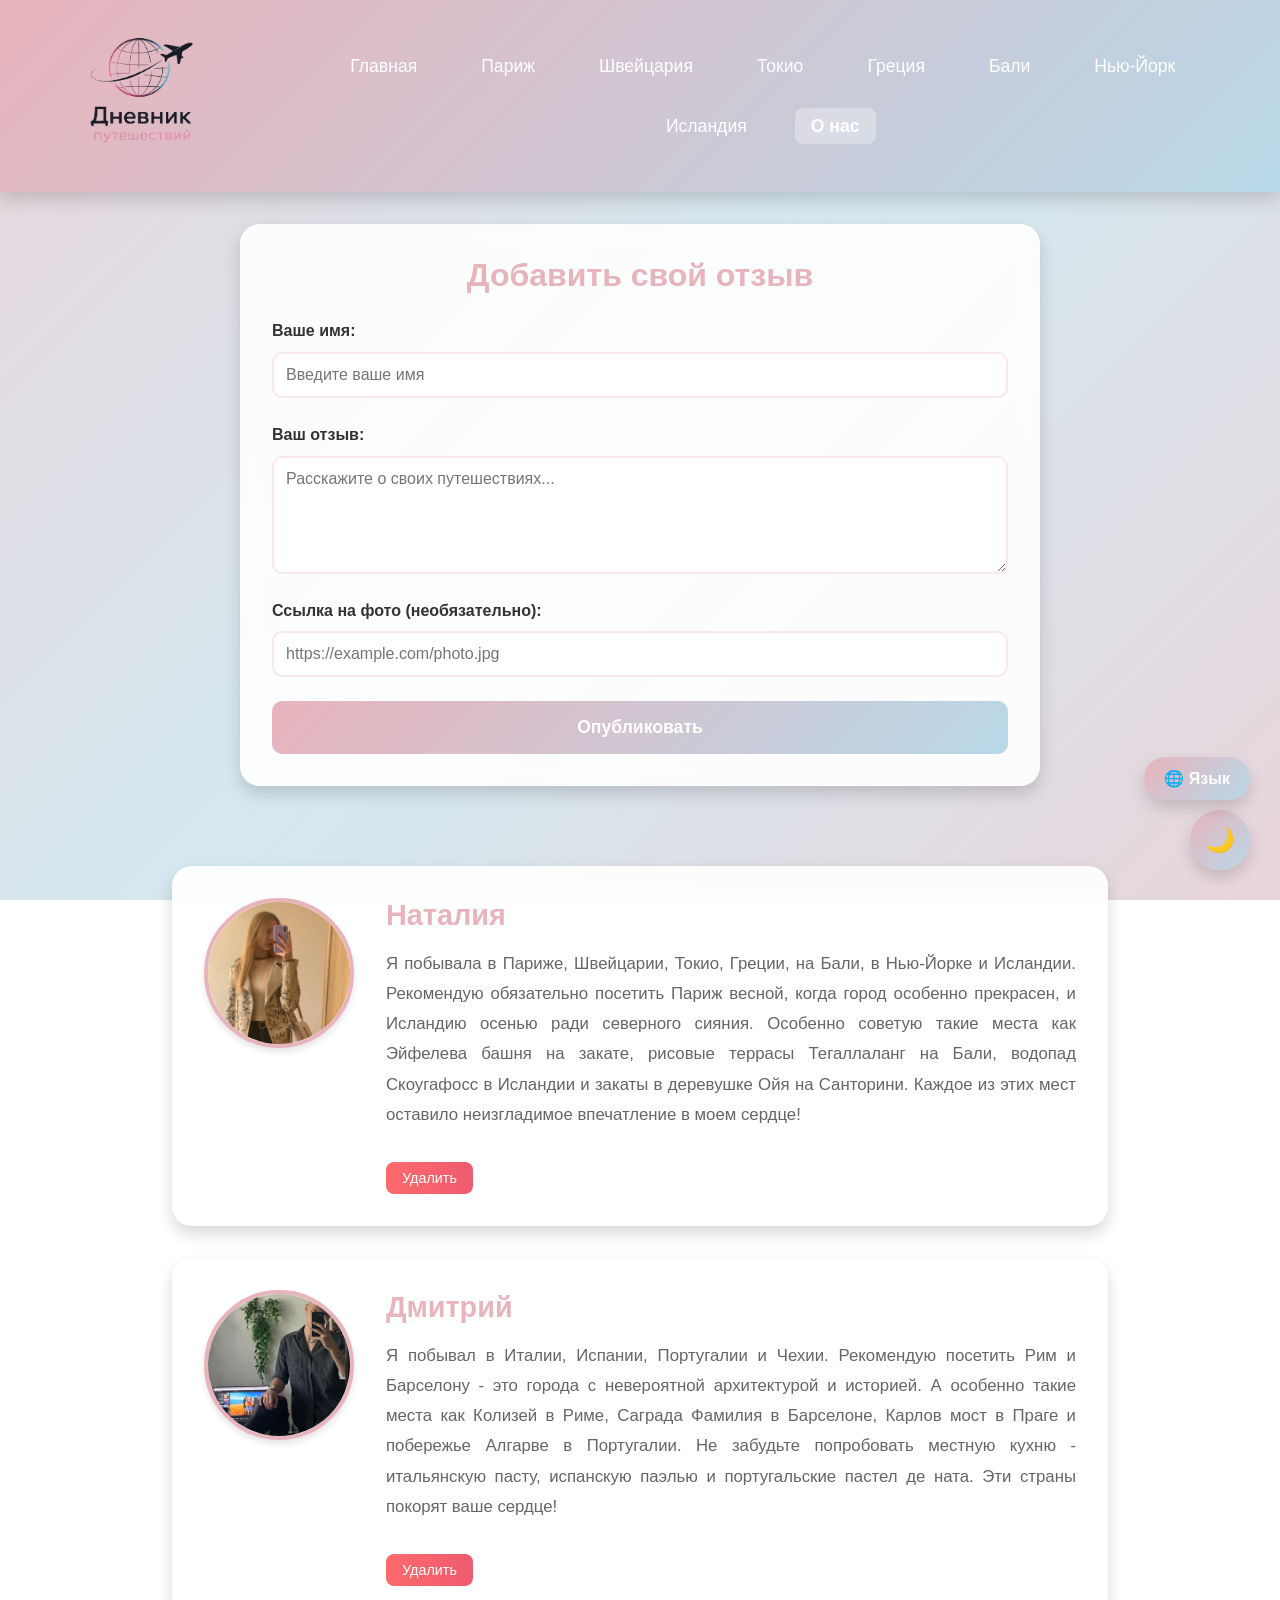
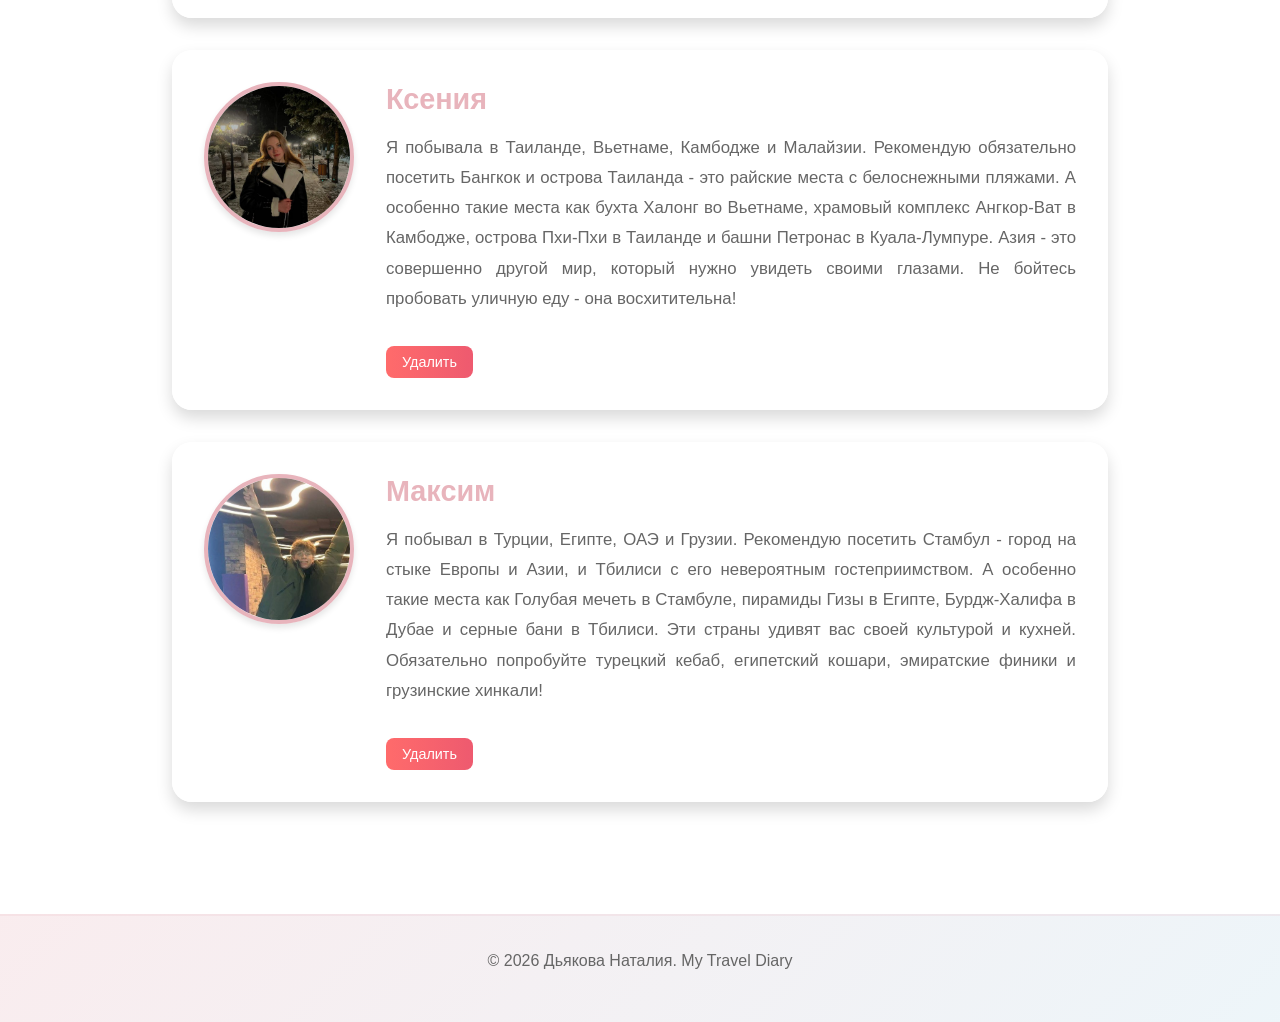
==== about.html @ e5a290a2 "Add files via upload" ====
<!DOCTYPE html>
<html lang="ru">
<head>
    <meta charset="UTF-8">
    <meta name="viewport" content="width=device-width, initial-scale=1.0">
    <title>О нас - My Travel Diary | Команда путешественников</title>
    <meta name="description" content="Познакомьтесь с нашей командой путешественников. Читайте отзывы о путешествиях и делитесь своим опытом.">
    <meta name="keywords" content="команда путешественников, отзывы о путешествиях, опыт путешествий">
    <meta name="author" content="Дьякова Наталия">
    <meta name="robots" content="index, follow">
    
    <!-- Open Graph / Facebook -->
    <meta property="og:type" content="website">
    <meta property="og:url" content="https://my-travel-diary.com/about.html">
    <meta property="og:title" content="О нас - My Travel Diary">
    <meta property="og:description" content="Познакомьтесь с нашей командой путешественников">
    <meta property="og:image" content="https://my-travel-diary.com/images/logo.png">

    <!-- Canonical URL -->
    <link rel="canonical" href="https://my-travel-diary.com/about.html">
    
    <link rel="icon" type="image/png" href="images/logo.png">
    <link rel="stylesheet" href="css/main.css?v=4">
    <link rel="stylesheet" href="css/components.css?v=4">
    <link rel="stylesheet" href="css/responsive.css?v=4">
    <link rel="stylesheet" href="css/about.css">
    <script src="js/language.js" defer></script>
    <script src="js/complete-translations.js" defer></script>
    <script src="js/theme-and-animations.js" defer></script>
    <script src="js/reviews.js" defer></script>
</head>
<body>
    <nav class="navigation">
        <div class="nav-container">
            <a href="index.html" class="nav-logo">
                <img src="images/logo.png" alt="My Travel Diary Logo" class="logo-image">
            </a>
            <ul class="nav-list">
                <li><a href="index.html" class="nav-link">Главная</a></li>
                <li><a href="travel-1.html" class="nav-link">Париж</a></li>
                <li><a href="travel-2.html" class="nav-link">Швейцария</a></li>
                <li><a href="travel-3.html" class="nav-link">Токио</a></li>
                <li><a href="travel-4.html" class="nav-link">Греция</a></li>
                <li><a href="travel-5.html" class="nav-link">Бали</a></li>
                <li><a href="travel-6.html" class="nav-link">Нью-Йорк</a></li>
                <li><a href="travel-7.html" class="nav-link">Исландия</a></li>
                <li><a href="about.html" class="nav-link active">О нас</a></li>
            </ul>
        </div>
    </nav>

    <main>
        <section class="add-review-section">
            <h2 data-translate="about.add.title">Добавить свой отзыв</h2>
            <form class="review-form" id="reviewForm">
                <div class="form-group">
                    <label for="reviewName" data-translate="about.form.name">Ваше имя:</label>
                    <input type="text" id="reviewName" required placeholder="Введите ваше имя">
                </div>
                <div class="form-group">
                    <label for="reviewText" data-translate="about.form.text">Ваш отзыв:</label>
                    <textarea id="reviewText" required rows="5" placeholder="Расскажите о своих путешествиях..."></textarea>
                </div>
                <div class="form-group">
                    <label for="reviewAvatar" data-translate="about.form.avatar">Ссылка на фото (необязательно):</label>
                    <input type="text" id="reviewAvatar" placeholder="https://example.com/photo.jpg">
                </div>
                <button type="submit" class="submit-btn" data-translate="about.form.submit">Опубликовать</button>
            </form>
        </section>

        <section class="team-section">
        </section>
    </main>

    <footer class="site-footer">
        <p>&copy; 2026 Дьякова Наталия. My Travel Diary</p>
    </footer>
</body>
</html>
---- css/main.css ----
/* CSS Variables - Color Scheme */
:root {
    /* Primary Colors - более спокойные тона */
    --primary-pink: #E8B4BC;
    --light-pink: #F5E6E8;
    --sky-blue: #B8D8E8;
    --light-blue: #D9EAF3;
    
    /* Gradients */
    --gradient-primary: linear-gradient(135deg, #E8B4BC, #B8D8E8);
    --gradient-button: linear-gradient(90deg, #E8B4BC, #B8D8E8);
    
    /* Neutral Colors */
    --white: #FFFFFF;
    --light-bg: #F8F9FA;
    --text-dark: #333333;
    --text-gray: #666666;
    --bg-gradient: linear-gradient(135deg, #E8D5DB 0%, #D4E8F0 50%, #E8D5DB 100%);
    
    /* Shadows */
    --shadow-soft: 0 4px 6px rgba(0, 0, 0, 0.1);
    --shadow-medium: 0 8px 16px rgba(0, 0, 0, 0.15);
}

/* Dark Theme */
body.dark-theme {
    --primary-pink: #D4949E;
    --light-pink: #3A2E30;
    --sky-blue: #7A9AAA;
    --light-blue: #2E3A42;
    
    --gradient-primary: linear-gradient(135deg, #D4949E, #7A9AAA);
    --gradient-button: linear-gradient(90deg, #D4949E, #7A9AAA);
    
    --white: #1A1A1A;
    --light-bg: #2A2A2A;
    --text-dark: #E0E0E0;
    --text-gray: #B0B0B0;
    --bg-gradient: linear-gradient(135deg, #1A1520 0%, #1A2530 50%, #1A1520 100%);
    
    --shadow-soft: 0 4px 6px rgba(0, 0, 0, 0.3);
    --shadow-medium: 0 8px 16px rgba(0, 0, 0, 0.5);
}

/* Base Styles */
* {
    margin: 0;
    padding: 0;
    box-sizing: border-box;
}

body {
    font-family: 'Segoe UI', Tahoma, Geneva, Verdana, sans-serif;
    font-size: 16px;
    line-height: 1.6;
    color: var(--text-dark);
    background: var(--bg-gradient);
    background-attachment: fixed;
    min-height: 100vh;
    transition: background 0.3s ease, color 0.3s ease;
}

/* Typography */
h1 {
    font-size: 2.5rem;
    line-height: 1.2;
    color: var(--text-dark);
}

h2 {
    font-size: 2rem;
    line-height: 1.2;
    color: var(--text-dark);
}

h3 {
    font-size: 1.5rem;
    line-height: 1.2;
    color: var(--text-dark);
}

p {
    margin-bottom: 1rem;
}

/* Main Container */
main {
    min-height: calc(100vh - 200px);
}

/* Scroll Animations */
.scroll-animate {
    opacity: 0;
    transform: translateY(30px);
    transition: opacity 0.6s ease, transform 0.6s ease;
}

.scroll-animate.visible {
    opacity: 1;
    transform: translateY(0);
}

.scroll-animate-left {
    opacity: 0;
    transform: translateX(-50px);
    transition: opacity 0.6s ease, transform 0.6s ease;
}

.scroll-animate-left.visible {
    opacity: 1;
    transform: translateX(0);
}

.scroll-animate-right {
    opacity: 0;
    transform: translateX(50px);
    transition: opacity 0.6s ease, transform 0.6s ease;
}

.scroll-animate-right.visible {
    opacity: 1;
    transform: translateX(0);
}

/* Theme Toggle Button */
.theme-toggle {
    position: fixed;
    bottom: 30px;
    right: 30px;
    width: 60px;
    height: 60px;
    border-radius: 50%;
    background: var(--gradient-primary);
    border: none;
    cursor: pointer;
    box-shadow: var(--shadow-medium);
    z-index: 1000;
    display: flex;
    align-items: center;
    justify-content: center;
    font-size: 1.5rem;
    transition: all 0.3s ease;
}

.theme-toggle:hover {
    transform: scale(1.1) rotate(15deg);
    box-shadow: 0 10px 25px rgba(0, 0, 0, 0.3);
}

.theme-toggle:active {
    transform: scale(0.95);
}

/* Language Toggle Button */
.lang-toggle {
    position: fixed;
    bottom: 100px;
    right: 30px;
    padding: 0.75rem 1.25rem;
    border-radius: 25px;
    background: var(--gradient-primary);
    border: none;
    cursor: pointer;
    box-shadow: var(--shadow-medium);
    z-index: 1000;
    font-size: 1rem;
    font-weight: bold;
    color: white;
    transition: all 0.3s ease;
    display: flex;
    align-items: center;
    gap: 0.5rem;
}

.lang-toggle:hover {
    transform: translateY(-3px);
    box-shadow: 0 10px 25px rgba(0, 0, 0, 0.3);
}

.lang-toggle:active {
    transform: translateY(-1px);
}

/* Language Selector Menu */
.lang-selector {
    position: fixed;
    bottom: 100px;
    right: 30px;
    z-index: 1001;
}

.lang-menu {
    position: absolute;
    bottom: 70px;
    right: 0;
    background: white;
    border-radius: 15px;
    box-shadow: 0 10px 30px rgba(0, 0, 0, 0.2);
    padding: 0.5rem;
    min-width: 150px;
    opacity: 0;
    visibility: hidden;
    transform: translateY(10px);
    transition: all 0.3s ease;
}

.lang-menu.active {
    opacity: 1;
    visibility: visible;
    transform: translateY(0);
}

.lang-option {
    display: flex;
    align-items: center;
    gap: 0.75rem;
    padding: 0.75rem 1rem;
    cursor: pointer;
    border-radius: 10px;
    transition: all 0.2s ease;
    font-size: 1rem;
    color: var(--text-dark);
}

.lang-option:hover {
    background: linear-gradient(135deg, rgba(232, 180, 188, 0.2), rgba(184, 216, 232, 0.2));
    transform: translateX(5px);
}

.lang-option.selected {
    background: var(--gradient-primary);
    color: white;
    font-weight: bold;
}

.lang-flag {
    font-size: 1.5rem;
}

.lang-name {
    flex: 1;
}

/* Scroll to Top Button */
.scroll-top-btn {
    position: fixed;
    bottom: 170px;
    right: 30px;
    width: 60px;
    height: 60px;
    border-radius: 50%;
    background: var(--gradient-primary);
    border: none;
    cursor: pointer;
    box-shadow: var(--shadow-medium);
    z-index: 1000;
    display: flex;
    align-items: center;
    justify-content: center;
    font-size: 1.8rem;
    color: white;
    opacity: 0;
    visibility: hidden;
    transform: translateY(20px);
    transition: all 0.3s ease;
}

.scroll-top-btn.visible {
    opacity: 1;
    visibility: visible;
    transform: translateY(0);
}

.scroll-top-btn:hover {
    transform: translateY(-5px);
    box-shadow: 0 10px 25px rgba(0, 0, 0, 0.3);
}

.scroll-top-btn:active {
    transform: translateY(-3px);
}
---- css/components.css ----
/* Navigation Component */
.navigation {
    background: var(--gradient-primary);
    padding: 1rem 2rem;
    box-shadow: var(--shadow-medium);
    position: sticky;
    top: 0;
    z-index: 100;
}

.nav-container {
    display: flex;
    align-items: center;
    gap: 2rem;
    max-width: 1400px;
    margin: 0 auto;
}

.nav-logo {
    display: flex;
    align-items: center;
}

.logo-image {
    height: 160px;
    width: auto;
    object-fit: contain;
}

.nav-list {
    list-style: none;
    display: flex;
    justify-content: center;
    gap: 2rem;
    flex-wrap: wrap;
    flex: 1;
}

.nav-link {
    color: var(--white);
    text-decoration: none;
    font-size: 1.1rem;
    padding: 0.5rem 1rem;
    border-radius: 8px;
    transition: all 0.3s ease;
}

.nav-link:hover {
    background-color: rgba(255, 255, 255, 0.2);
    transform: translateY(-2px);
}

.nav-link.active {
    background-color: rgba(255, 255, 255, 0.3);
    font-weight: bold;
}

/* Hero Section */
.hero {
    text-align: center;
    padding: 4rem 2rem;
    background: linear-gradient(135deg, rgba(232, 180, 188, 0.4), rgba(184, 216, 232, 0.4));
    backdrop-filter: blur(10px);
    border-radius: 20px;
    margin: 2rem;
    box-shadow: var(--shadow-medium);
}

.hero h1 {
    margin-bottom: 1rem;
    color: var(--text-dark);
}

.intro {
    font-size: 1.1rem;
    color: var(--text-gray);
    max-width: 600px;
    margin: 0 auto;
}

/* Travel Cards Container */
.travel-cards {
    display: grid;
    grid-template-columns: repeat(auto-fit, minmax(300px, 1fr));
    gap: 2rem;
    padding: 3rem 2rem;
    max-width: 1200px;
    margin: 0 auto;
}

/* Travel Card Component */
.travel-card {
    background: rgba(255, 255, 255, 0.95);
    backdrop-filter: blur(10px);
    border-radius: 12px;
    box-shadow: var(--shadow-soft);
    overflow: hidden;
    transition: all 0.3s ease;
    border: 1px solid rgba(232, 180, 188, 0.15);
}

.travel-card:hover {
    transform: translateY(-8px);
    box-shadow: var(--shadow-medium);
}

.card-image {
    width: 100%;
    height: 250px;
    object-fit: cover;
}

.card-content {
    padding: 1.5rem;
}

.card-title {
    font-size: 1.5rem;
    margin-bottom: 0.5rem;
    color: var(--text-dark);
}

.card-meta {
    display: flex;
    justify-content: space-between;
    margin-bottom: 1rem;
    font-size: 0.9rem;
    color: var(--text-gray);
}

.card-description {
    color: var(--text-gray);
    margin-bottom: 1rem;
}

.card-button {
    display: inline-block;
    padding: 0.75rem 1.5rem;
    background: var(--gradient-button);
    color: var(--white);
    text-decoration: none;
    border-radius: 8px;
    transition: all 0.3s ease;
}

.card-button:hover {
    transform: translateY(-2px);
    box-shadow: var(--shadow-medium);
}

/* Travel Detail Page */
.travel-detail {
    max-width: 900px;
    margin: 0 auto;
    padding: 2rem;
    background: rgba(255, 255, 255, 0.8);
    backdrop-filter: blur(10px);
    border-radius: 20px;
    margin-top: 2rem;
    margin-bottom: 2rem;
    box-shadow: var(--shadow-medium);
}

.travel-header {
    text-align: center;
    margin-bottom: 2rem;
}

.travel-header h1 {
    margin-bottom: 1rem;
}

.travel-meta {
    display: flex;
    justify-content: center;
    gap: 2rem;
    font-size: 1.1rem;
    color: var(--text-gray);
}

/* Photo Gallery */
.photo-gallery {
    display: grid;
    grid-template-columns: repeat(auto-fit, minmax(250px, 1fr));
    gap: 1rem;
    margin: 2rem 0;
}

.gallery-image {
    width: 100%;
    height: 300px;
    object-fit: cover;
    border-radius: 12px;
    box-shadow: var(--shadow-soft);
}

/* Travel Content */
.travel-content {
    margin: 2rem 0;
    font-size: 1.1rem;
    line-height: 1.8;
}

/* Back Button */
.back-button {
    display: inline-block;
    padding: 0.75rem 1.5rem;
    background: var(--gradient-button);
    color: var(--white);
    text-decoration: none;
    border-radius: 8px;
    margin-top: 2rem;
    transition: all 0.3s ease;
}

.back-button:hover {
    transform: translateY(-2px);
    box-shadow: var(--shadow-medium);
}

/* Footer Component */
.site-footer {
    background: linear-gradient(135deg, rgba(232, 180, 188, 0.25), rgba(184, 216, 232, 0.25));
    backdrop-filter: blur(10px);
    text-align: center;
    padding: 2rem;
    margin-top: 3rem;
    color: var(--text-gray);
    border-top: 2px solid rgba(232, 180, 188, 0.2);
}


/* Модальное окно для увеличения фотографий */
.image-modal {
    display: none;
    position: fixed;
    z-index: 1000;
    left: 0;
    top: 0;
    width: 100%;
    height: 100%;
    background-color: rgba(0, 0, 0, 0.9);
    justify-content: center;
    align-items: center;
    animation: fadeIn 0.3s ease;
}

@keyframes fadeIn {
    from {
        opacity: 0;
    }
    to {
        opacity: 1;
    }
}

.modal-content {
    position: relative;
    width: 80%;
    max-width: 1200px;
    animation: zoomIn 0.4s ease;
}

@keyframes zoomIn {
    from {
        transform: scale(0.7);
        opacity: 0;
    }
    to {
        transform: scale(1);
        opacity: 1;
    }
}

.modal-image {
    width: 100%;
    height: auto;
    border-radius: 8px;
    display: block;
}

.modal-close {
    position: absolute;
    top: -40px;
    right: 0;
    font-size: 40px;
    font-weight: bold;
    color: white;
    cursor: pointer;
    transition: color 0.3s ease, transform 0.3s ease;
}

.modal-close:hover {
    color: var(--primary-pink);
    transform: rotate(90deg);
}

/* Курсор для изображений в галерее */
.gallery-image {
    cursor: pointer;
    transition: transform 0.3s ease, box-shadow 0.3s ease;
}

.gallery-image:hover {
    transform: scale(1.05);
    box-shadow: 0 8px 20px rgba(0, 0, 0, 0.2);
}


/* Рекомендации */
.travel-content h2 {
    margin-top: 2rem;
    margin-bottom: 1rem;
    color: var(--text-dark);
    font-size: 1.8rem;
}

.recommendations {
    list-style: none;
    padding: 0;
    margin: 1.5rem 0;
}

.recommendations li {
    padding: 1rem;
    margin-bottom: 1rem;
    background: linear-gradient(135deg, rgba(232, 180, 188, 0.1), rgba(184, 216, 232, 0.1));
    border-left: 4px solid var(--primary-pink);
    border-radius: 8px;
    transition: transform 0.3s ease, box-shadow 0.3s ease;
}

.recommendations li:hover {
    transform: translateX(5px);
    box-shadow: var(--shadow-soft);
}

.recommendations strong {
    color: var(--primary-pink);
    font-size: 1.1rem;
}


/* Карта мира */
.world-map-section {
    max-width: 1200px;
    margin: 3rem auto;
    padding: 2rem;
    text-align: center;
}

.world-map-section h2 {
    font-size: 2rem;
    margin-bottom: 2rem;
    color: var(--text-dark);
}

.map-container {
    background: rgba(255, 255, 255, 0.9);
    backdrop-filter: blur(10px);
    border-radius: 20px;
    padding: 2rem;
    box-shadow: var(--shadow-medium);
}

.world-map {
    width: 100%;
    height: auto;
    max-width: 1000px;
    margin: 0 auto;
}

.continent {
    transition: fill 0.3s ease;
}

.continent:hover {
    fill: #C8DCE8;
}

.marker {
    cursor: pointer;
    transition: all 0.3s ease;
}

.marker:hover {
    r: 12;
    fill: #FFB6C1;
}

.marker-pulse {
    animation: pulse 2s infinite;
    pointer-events: none;
}

@keyframes pulse {
    0% {
        r: 8;
        opacity: 0.5;
    }
    50% {
        r: 16;
        opacity: 0;
    }
    100% {
        r: 8;
        opacity: 0;
    }
}

.map-hint {
    margin-top: 1rem;
    color: var(--text-gray);
    font-size: 0.9rem;
    font-style: italic;
}


/* Подсказки на карте */
.map-tooltip {
    background: var(--gradient-primary);
    color: white;
    padding: 0.5rem 1rem;
    border-radius: 8px;
    font-size: 0.9rem;
    pointer-events: none;
    z-index: 1000;
    box-shadow: var(--shadow-soft);
    animation: tooltipFadeIn 0.2s ease;
}

@keyframes tooltipFadeIn {
    from {
        opacity: 0;
        transform: translateY(-5px);
    }
    to {
        opacity: 1;
        transform: translateY(0);
    }
}


/* Dark Theme Adjustments */
body.dark-theme .travel-card {
    background: rgba(40, 40, 40, 0.95);
    border: 1px solid rgba(212, 148, 158, 0.2);
}

body.dark-theme .map-container {
    background: rgba(40, 40, 40, 0.9);
}

body.dark-theme .ocean {
    fill: #1A3A4A;
}

body.dark-theme .continent {
    fill: #2A4A3A;
}

body.dark-theme .continent:hover {
    fill: #3A5A4A;
}

body.dark-theme .travel-detail {
    background: rgba(40, 40, 40, 0.8);
}

body.dark-theme .image-modal {
    background-color: rgba(0, 0, 0, 0.95);
}

body.dark-theme .recommendations li {
    background: linear-gradient(135deg, rgba(212, 148, 158, 0.15), rgba(122, 154, 170, 0.15));
    border-left: 4px solid var(--primary-pink);
}


/* Dark Theme - Language Selector */
body.dark-theme .lang-menu {
    background: rgba(40, 40, 40, 0.95);
    border: 1px solid rgba(212, 148, 158, 0.3);
}

body.dark-theme .lang-option {
    color: var(--text-dark);
}

body.dark-theme .lang-option:hover {
    background: linear-gradient(135deg, rgba(212, 148, 158, 0.2), rgba(122, 154, 170, 0.2));
}

body.dark-theme .lang-option.selected {
    background: var(--gradient-primary);
    color: white;
}
---- css/responsive.css ----
/* Responsive Design - Mobile First Approach */

/* Mobile Styles (default, < 768px) */
@media (max-width: 767px) {
    /* Typography adjustments */
    h1 {
        font-size: 2rem;
    }
    
    h2 {
        font-size: 1.75rem;
    }
    
    h3 {
        font-size: 1.25rem;
    }
    
    /* Navigation - Vertical layout */
    .navigation {
        padding: 1rem;
    }
    
    .nav-container {
        flex-direction: column;
        gap: 1rem;
    }
    
    .logo-image {
        height: 60px;
    }
    
    .nav-list {
        flex-direction: column;
        gap: 0.5rem;
        align-items: center;
    }
    
    .nav-link {
        display: block;
        width: 100%;
        text-align: center;
    }
    
    /* Hero section */
    .hero {
        padding: 2rem 1rem;
    }
    
    /* Travel cards - Single column */
    .travel-cards {
        grid-template-columns: 1fr;
        padding: 2rem 1rem;
    }
    
    /* Photo gallery - Single column */
    .photo-gallery {
        grid-template-columns: 1fr;
    }
    
    .gallery-image {
        height: 250px;
    }
    
    /* Travel detail */
    .travel-detail {
        padding: 1rem;
    }
    
    .travel-meta {
        flex-direction: column;
        gap: 0.5rem;
    }
    
    /* Card meta */
    .card-meta {
        flex-direction: column;
        gap: 0.25rem;
    }
}

/* Tablet Styles (768px - 1023px) */
@media (min-width: 768px) and (max-width: 1023px) {
    /* Navigation - Horizontal but compact */
    .nav-list {
        gap: 1rem;
    }
    
    /* Travel cards - Two columns */
    .travel-cards {
        grid-template-columns: repeat(2, 1fr);
    }
    
    /* Photo gallery - Two columns */
    .photo-gallery {
        grid-template-columns: repeat(2, 1fr);
    }
}

/* Desktop Styles (>= 1024px) */
@media (min-width: 1024px) {
    /* Travel cards - Three columns on large screens */
    .travel-cards {
        grid-template-columns: repeat(auto-fit, minmax(320px, 1fr));
    }
    
    /* Photo gallery - Flexible grid */
    .photo-gallery {
        grid-template-columns: repeat(auto-fit, minmax(280px, 1fr));
    }
    
    /* Larger container for travel detail */
    .travel-detail {
        max-width: 1000px;
    }
}

/* Extra large screens (>= 1440px) */
@media (min-width: 1440px) {
    .travel-cards {
        max-width: 1400px;
    }
    
    .hero h1 {
        font-size: 3rem;
    }
}


/* Модальное окно на мобильных устройствах */
@media (max-width: 767px) {
    .modal-content {
        width: 95%;
    }
    
    .modal-close {
        font-size: 35px;
        top: -45px;
    }
}

@media (min-width: 768px) and (max-width: 1023px) {
    .modal-content {
        width: 85%;
    }
}


/* Карта на мобильных устройствах */
@media (max-width: 767px) {
    .world-map-section {
        padding: 1rem;
        margin: 2rem auto;
    }
    
    .world-map-section h2 {
        font-size: 1.5rem;
    }
    
    .map-container {
        padding: 1rem;
    }
    
    .marker {
        r: 10;
    }
    
    .marker:hover {
        r: 14;
    }
}


/* Theme Toggle Button - Responsive */
@media (max-width: 767px) {
    .theme-toggle {
        width: 50px;
        height: 50px;
        bottom: 20px;
        right: 20px;
        font-size: 1.2rem;
    }
}

@media (min-width: 768px) and (max-width: 1023px) {
    .theme-toggle {
        width: 55px;
        height: 55px;
        bottom: 25px;
        right: 25px;
        font-size: 1.3rem;
    }
}


/* Language Toggle Button - Responsive */
@media (max-width: 767px) {
    .lang-selector {
        bottom: 80px;
        right: 20px;
    }
    
    .lang-toggle {
        bottom: 80px;
        right: 20px;
        padding: 0.6rem 1rem;
        font-size: 0.9rem;
    }
    
    .lang-menu {
        bottom: 60px;
        min-width: 130px;
    }
    
    .lang-option {
        padding: 0.6rem 0.8rem;
        font-size: 0.9rem;
    }
    
    .lang-flag {
        font-size: 1.3rem;
    }
}

@media (min-width: 768px) and (max-width: 1023px) {
    .lang-selector {
        bottom: 90px;
        right: 25px;
    }
    
    .lang-toggle {
        bottom: 90px;
        right: 25px;
        padding: 0.7rem 1.1rem;
        font-size: 0.95rem;
    }
    
    .lang-menu {
        bottom: 65px;
    }
}
---- css/about.css ----
/* About Page Styles */

.add-review-section {
    max-width: 800px;
    margin: 2rem auto;
    padding: 2rem;
    background: rgba(255, 255, 255, 0.9);
    backdrop-filter: blur(10px);
    border-radius: 20px;
    box-shadow: var(--shadow-medium);
}

.add-review-section h2 {
    text-align: center;
    color: var(--primary-pink);
    margin-bottom: 1.5rem;
}

.review-form {
    display: flex;
    flex-direction: column;
    gap: 1.5rem;
}

.form-group {
    display: flex;
    flex-direction: column;
    gap: 0.5rem;
}

.form-group label {
    font-weight: bold;
    color: var(--text-dark);
}

.form-group input,
.form-group textarea {
    padding: 0.75rem;
    border: 2px solid rgba(232, 180, 188, 0.3);
    border-radius: 10px;
    font-size: 1rem;
    font-family: inherit;
    transition: border-color 0.3s ease;
}

.form-group input:focus,
.form-group textarea:focus {
    outline: none;
    border-color: var(--primary-pink);
}

.submit-btn {
    padding: 1rem 2rem;
    background: var(--gradient-primary);
    color: white;
    border: none;
    border-radius: 10px;
    font-size: 1.1rem;
    font-weight: bold;
    cursor: pointer;
    transition: all 0.3s ease;
}

.submit-btn:hover {
    transform: translateY(-3px);
    box-shadow: var(--shadow-medium);
}

.submit-btn:active {
    transform: translateY(-1px);
}

.delete-btn {
    margin-top: 1rem;
    padding: 0.5rem 1rem;
    background: linear-gradient(90deg, #ff6b6b, #ee5a6f);
    color: white;
    border: none;
    border-radius: 8px;
    cursor: pointer;
    font-size: 0.9rem;
    transition: all 0.3s ease;
}

.delete-btn:hover {
    transform: translateY(-2px);
    box-shadow: 0 4px 12px rgba(255, 107, 107, 0.3);
}

.notification {
    position: fixed;
    top: 100px;
    right: 30px;
    background: var(--gradient-primary);
    color: white;
    padding: 1rem 1.5rem;
    border-radius: 10px;
    box-shadow: var(--shadow-medium);
    z-index: 2000;
    opacity: 0;
    transform: translateX(400px);
    transition: all 0.3s ease;
}

.notification.show {
    opacity: 1;
    transform: translateX(0);
}

.team-section {
    max-width: 1000px;
    margin: 3rem auto;
    padding: 2rem;
}

.team-member {
    display: flex;
    gap: 2rem;
    align-items: flex-start;
    background: rgba(255, 255, 255, 0.9);
    backdrop-filter: blur(10px);
    border-radius: 20px;
    padding: 2rem;
    margin-bottom: 2rem;
    box-shadow: var(--shadow-medium);
    transition: transform 0.3s ease, box-shadow 0.3s ease;
}

.team-member:hover {
    transform: translateY(-5px);
    box-shadow: 0 12px 24px rgba(0, 0, 0, 0.2);
}

.member-avatar {
    flex-shrink: 0;
}

.member-avatar img {
    width: 150px;
    height: 150px;
    border-radius: 50%;
    object-fit: cover;
    border: 4px solid var(--primary-pink);
    box-shadow: var(--shadow-soft);
}

.member-content {
    flex: 1;
}

.member-name {
    font-size: 1.8rem;
    color: var(--primary-pink);
    margin-bottom: 1rem;
}

.member-description {
    font-size: 1.05rem;
    line-height: 1.8;
    color: var(--text-gray);
    text-align: justify;
}

/* Dark Theme */
body.dark-theme .team-member {
    background: rgba(40, 40, 40, 0.9);
}

body.dark-theme .member-avatar img {
    border-color: var(--primary-pink);
}

body.dark-theme .add-review-section {
    background: rgba(40, 40, 40, 0.9);
}

body.dark-theme .form-group input,
body.dark-theme .form-group textarea {
    background: rgba(60, 60, 60, 0.8);
    color: var(--text-dark);
    border-color: rgba(212, 148, 158, 0.3);
}

/* Responsive */
@media (max-width: 768px) {
    .team-member {
        flex-direction: column;
        align-items: center;
        text-align: center;
    }
    
    .member-avatar img {
        width: 120px;
        height: 120px;
    }
    
    .member-description {
        text-align: left;
    }
}
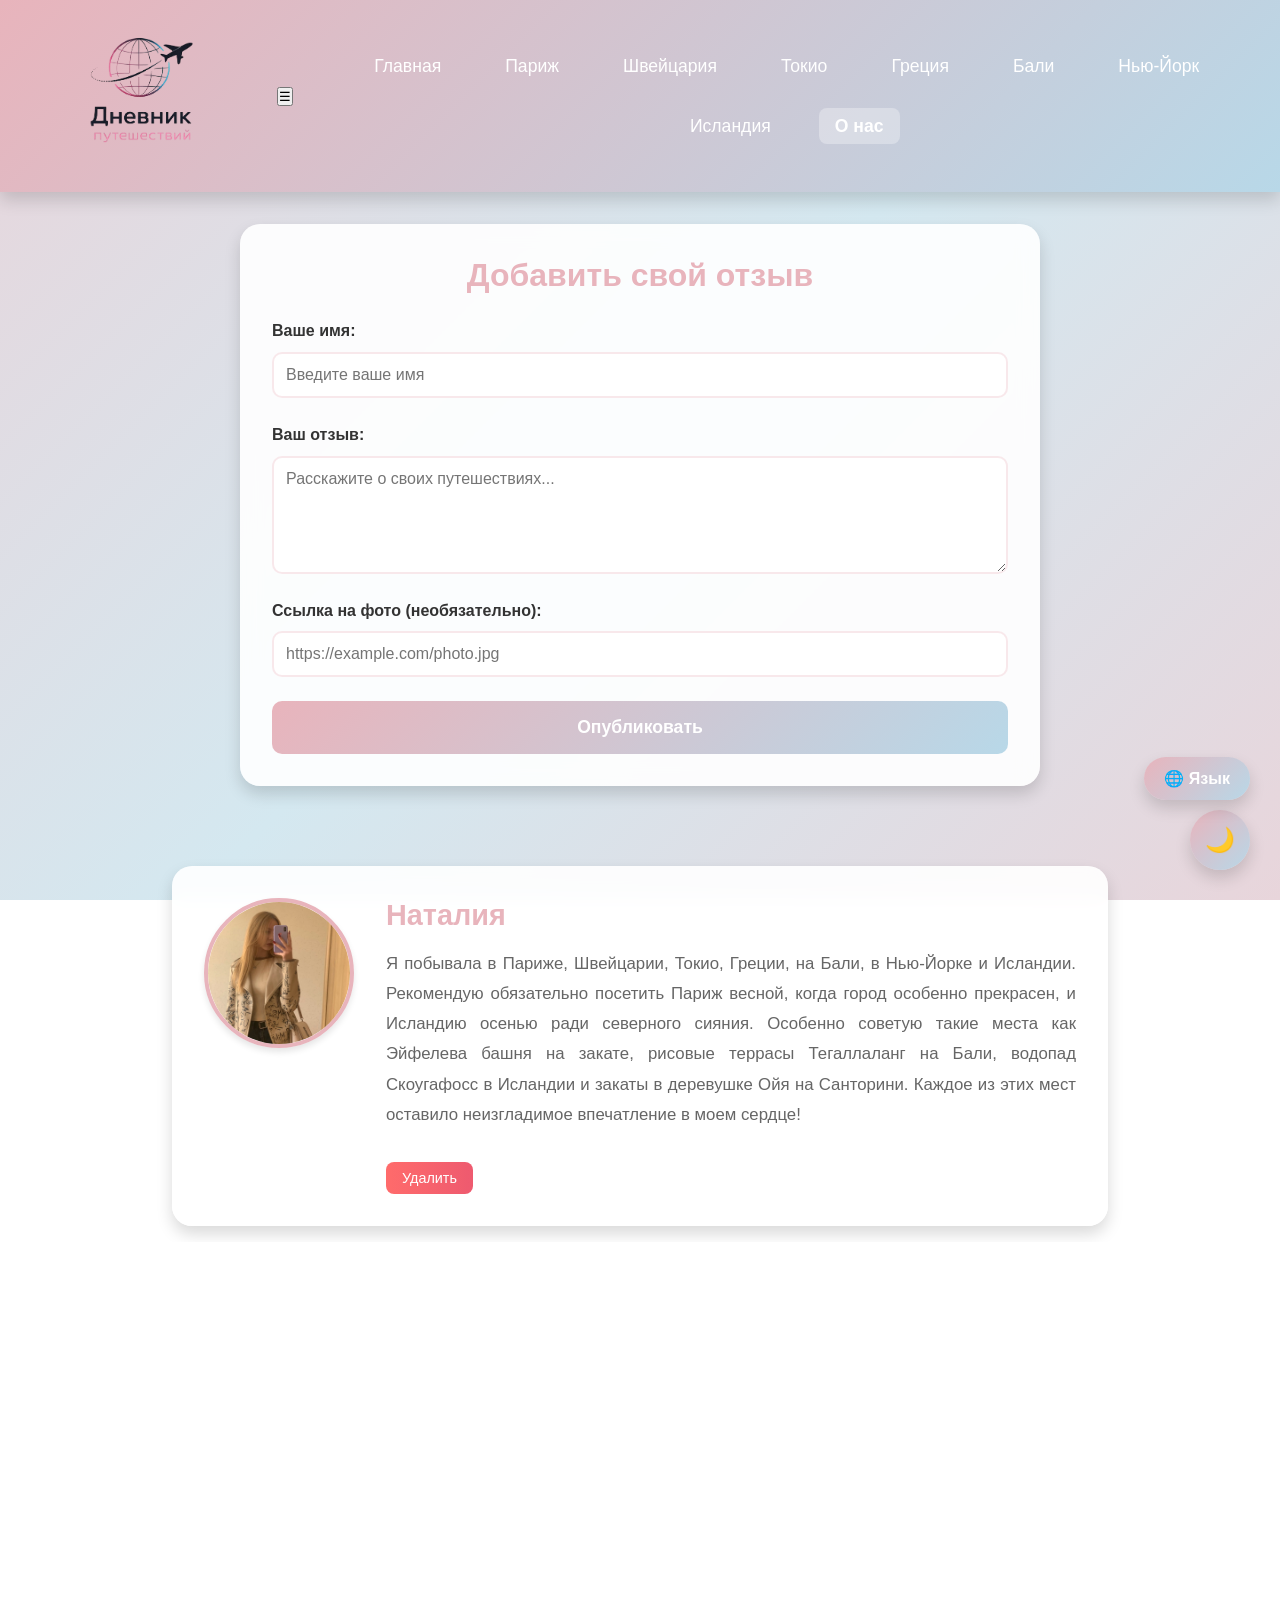
==== commit 1d98fa63: "Add files via upload" ====
--- a/about.html
+++ b/about.html
@@ -24,10 +24,12 @@
     <link rel="stylesheet" href="css/components.css?v=4">
     <link rel="stylesheet" href="css/responsive.css?v=4">
     <link rel="stylesheet" href="css/about.css">
+    <link rel="stylesheet" href="css/mobile-optimizations.css">
     <script src="js/language.js" defer></script>
     <script src="js/complete-translations.js" defer></script>
     <script src="js/theme-and-animations.js" defer></script>
     <script src="js/reviews.js" defer></script>
+    <script src="js/mobile-menu.js" defer></script>
 </head>
 <body>
     <nav class="navigation">
@@ -35,7 +37,10 @@
             <a href="index.html" class="nav-logo">
                 <img src="images/logo.png" alt="My Travel Diary Logo" class="logo-image">
             </a>
-            <ul class="nav-list">
+            <button class="mobile-menu-btn" onclick="toggleMobileMenu()" aria-label="Toggle menu">
+                ☰
+            </button>
+            <ul class="nav-list" id="navList">
                 <li><a href="index.html" class="nav-link">Главная</a></li>
                 <li><a href="travel-1.html" class="nav-link">Париж</a></li>
                 <li><a href="travel-2.html" class="nav-link">Швейцария</a></li>
--- a/css/mobile-optimizations.css
+++ b/css/mobile-optimizations.css
@@ -0,0 +1,277 @@
+/* Дополнительные мобильные оптимизации */
+
+/* Общие мобильные стили */
+@media (max-width: 767px) {
+    /* Улучшение производительности */
+    * {
+        -webkit-transform: translateZ(0);
+        transform: translateZ(0);
+    }
+    
+    /* Отключение анимаций на слабых устройствах */
+    @media (prefers-reduced-motion: reduce) {
+        *, *::before, *::after {
+            animation-duration: 0.01ms !important;
+            animation-iteration-count: 1 !important;
+            transition-duration: 0.01ms !important;
+        }
+    }
+    
+    /* Оптимизация скролла */
+    body {
+        -webkit-overflow-scrolling: touch;
+        overflow-x: hidden;
+    }
+    
+    /* Предотвращение зума при фокусе на input */
+    input, textarea, select {
+        font-size: 16px !important;
+        transform: translateZ(0);
+    }
+    
+    /* Улучшение тач-взаимодействий */
+    button, .nav-link, .card-button, .lang-option, .theme-toggle {
+        -webkit-tap-highlight-color: rgba(232, 180, 188, 0.3);
+        touch-action: manipulation;
+        min-height: 44px;
+        min-width: 44px;
+    }
+    
+    /* Оптимизация изображений */
+    img {
+        max-width: 100%;
+        height: auto;
+        image-rendering: -webkit-optimize-contrast;
+        image-rendering: crisp-edges;
+    }
+    
+    /* Улучшение читаемости текста */
+    p, li, span {
+        word-wrap: break-word;
+        hyphens: auto;
+        -webkit-hyphens: auto;
+        -ms-hyphens: auto;
+    }
+    
+    /* Оптимизация карточек путешествий */
+    .travel-card {
+        margin-bottom: 1.5rem;
+        border-radius: 15px;
+        overflow: hidden;
+        box-shadow: 0 4px 12px rgba(0, 0, 0, 0.1);
+    }
+    
+    .card-content {
+        padding: 1.25rem;
+    }
+    
+    .card-title {
+        font-size: 1.2rem;
+        line-height: 1.3;
+        margin-bottom: 0.75rem;
+    }
+    
+    .card-meta {
+        flex-direction: column;
+        gap: 0.25rem;
+        margin-bottom: 0.75rem;
+    }
+    
+    .card-location,
+    .card-date {
+        font-size: 0.85rem;
+        color: var(--text-gray);
+    }
+    
+    .card-description {
+        font-size: 0.9rem;
+        line-height: 1.5;
+        margin-bottom: 1rem;
+    }
+    
+    .card-button {
+        width: 100%;
+        padding: 0.75rem;
+        font-size: 0.95rem;
+        border-radius: 8px;
+        text-align: center;
+    }
+}
+
+/* Очень маленькие экраны */
+@media (max-width: 360px) {
+    .hero h1 {
+        font-size: 1.6rem;
+    }
+    
+    .hero .intro {
+        font-size: 0.9rem;
+    }
+    
+    .card-content {
+        padding: 1rem;
+    }
+    
+    .card-title {
+        font-size: 1.1rem;
+    }
+    
+    .navigation {
+        padding: 0.5rem;
+    }
+    
+    .logo-image {
+        height: 35px;
+    }
+}
+
+/* Landscape ориентация на мобильных */
+@media (max-width: 767px) and (orientation: landscape) {
+    .hero {
+        padding: 1rem;
+    }
+    
+    .hero h1 {
+        font-size: 1.8rem;
+    }
+    
+    .navigation {
+        padding: 0.75rem;
+    }
+    
+    .nav-list {
+        gap: 0.25rem;
+    }
+    
+    .nav-link {
+        padding: 0.5rem 0.75rem;
+        font-size: 0.85rem;
+    }
+}
+
+/* Оптимизация для устройств с высоким DPI */
+@media (-webkit-min-device-pixel-ratio: 2), (min-resolution: 192dpi) {
+    .logo-image,
+    .member-avatar img,
+    .card-image {
+        image-rendering: -webkit-optimize-contrast;
+    }
+}
+
+/* Темная тема на мобильных */
+@media (max-width: 767px) {
+    body.dark-theme .navigation {
+        background: rgba(26, 26, 26, 0.95);
+    }
+    
+    body.dark-theme .nav-list {
+        background: rgba(26, 26, 26, 0.98);
+    }
+    
+    body.dark-theme .nav-link:hover {
+        background: rgba(232, 180, 188, 0.2);
+    }
+    
+    body.dark-theme .travel-card {
+        background: rgba(40, 40, 40, 0.9);
+    }
+    
+    body.dark-theme .card-content {
+        color: var(--text-dark);
+    }
+}
+
+/* Улучшения для iOS Safari */
+@supports (-webkit-touch-callout: none) {
+    .navigation {
+        -webkit-backdrop-filter: blur(10px);
+    }
+    
+    .travel-card,
+    .add-review-section,
+    .team-member {
+        -webkit-backdrop-filter: blur(10px);
+    }
+    
+    /* Фикс для 100vh на iOS */
+    .hero {
+        min-height: calc(100vh - 100px);
+        min-height: calc(100dvh - 100px);
+    }
+}
+
+/* Улучшения для Android Chrome */
+@media (max-width: 767px) {
+    /* Оптимизация рендеринга */
+    .travel-card,
+    .team-member,
+    .add-review-section {
+        will-change: transform;
+        backface-visibility: hidden;
+    }
+    
+    /* Улучшение производительности анимаций */
+    .nav-link,
+    .card-button,
+    .submit-btn,
+    .delete-btn {
+        will-change: transform;
+    }
+}
+
+/* Accessibility улучшения для мобильных */
+@media (max-width: 767px) {
+    /* Увеличенные области нажатия */
+    .mobile-menu-btn {
+        padding: 0.75rem;
+        margin: -0.25rem;
+    }
+    
+    .theme-toggle,
+    .lang-toggle {
+        padding: 0.75rem;
+    }
+    
+    /* Улучшенный контраст для мелкого текста */
+    .card-meta,
+    .travel-meta {
+        color: var(--text-dark);
+        font-weight: 500;
+    }
+    
+    /* Лучшая видимость фокуса */
+    button:focus,
+    input:focus,
+    textarea:focus,
+    .nav-link:focus {
+        outline: 2px solid var(--primary-pink);
+        outline-offset: 2px;
+    }
+}
+
+/* Оптимизация для медленных соединений */
+@media (max-width: 767px) and (prefers-reduced-data: reduce) {
+    /* Отключение фоновых изображений */
+    .hero,
+    .travel-card,
+    .team-member {
+        background-image: none !important;
+    }
+    
+    /* Упрощение теней */
+    .travel-card,
+    .team-member,
+    .add-review-section {
+        box-shadow: 0 2px 4px rgba(0, 0, 0, 0.1) !important;
+    }
+    
+    /* Отключение backdrop-filter */
+    .navigation,
+    .nav-list,
+    .travel-card,
+    .team-member,
+    .add-review-section {
+        backdrop-filter: none !important;
+        -webkit-backdrop-filter: none !important;
+    }
+}
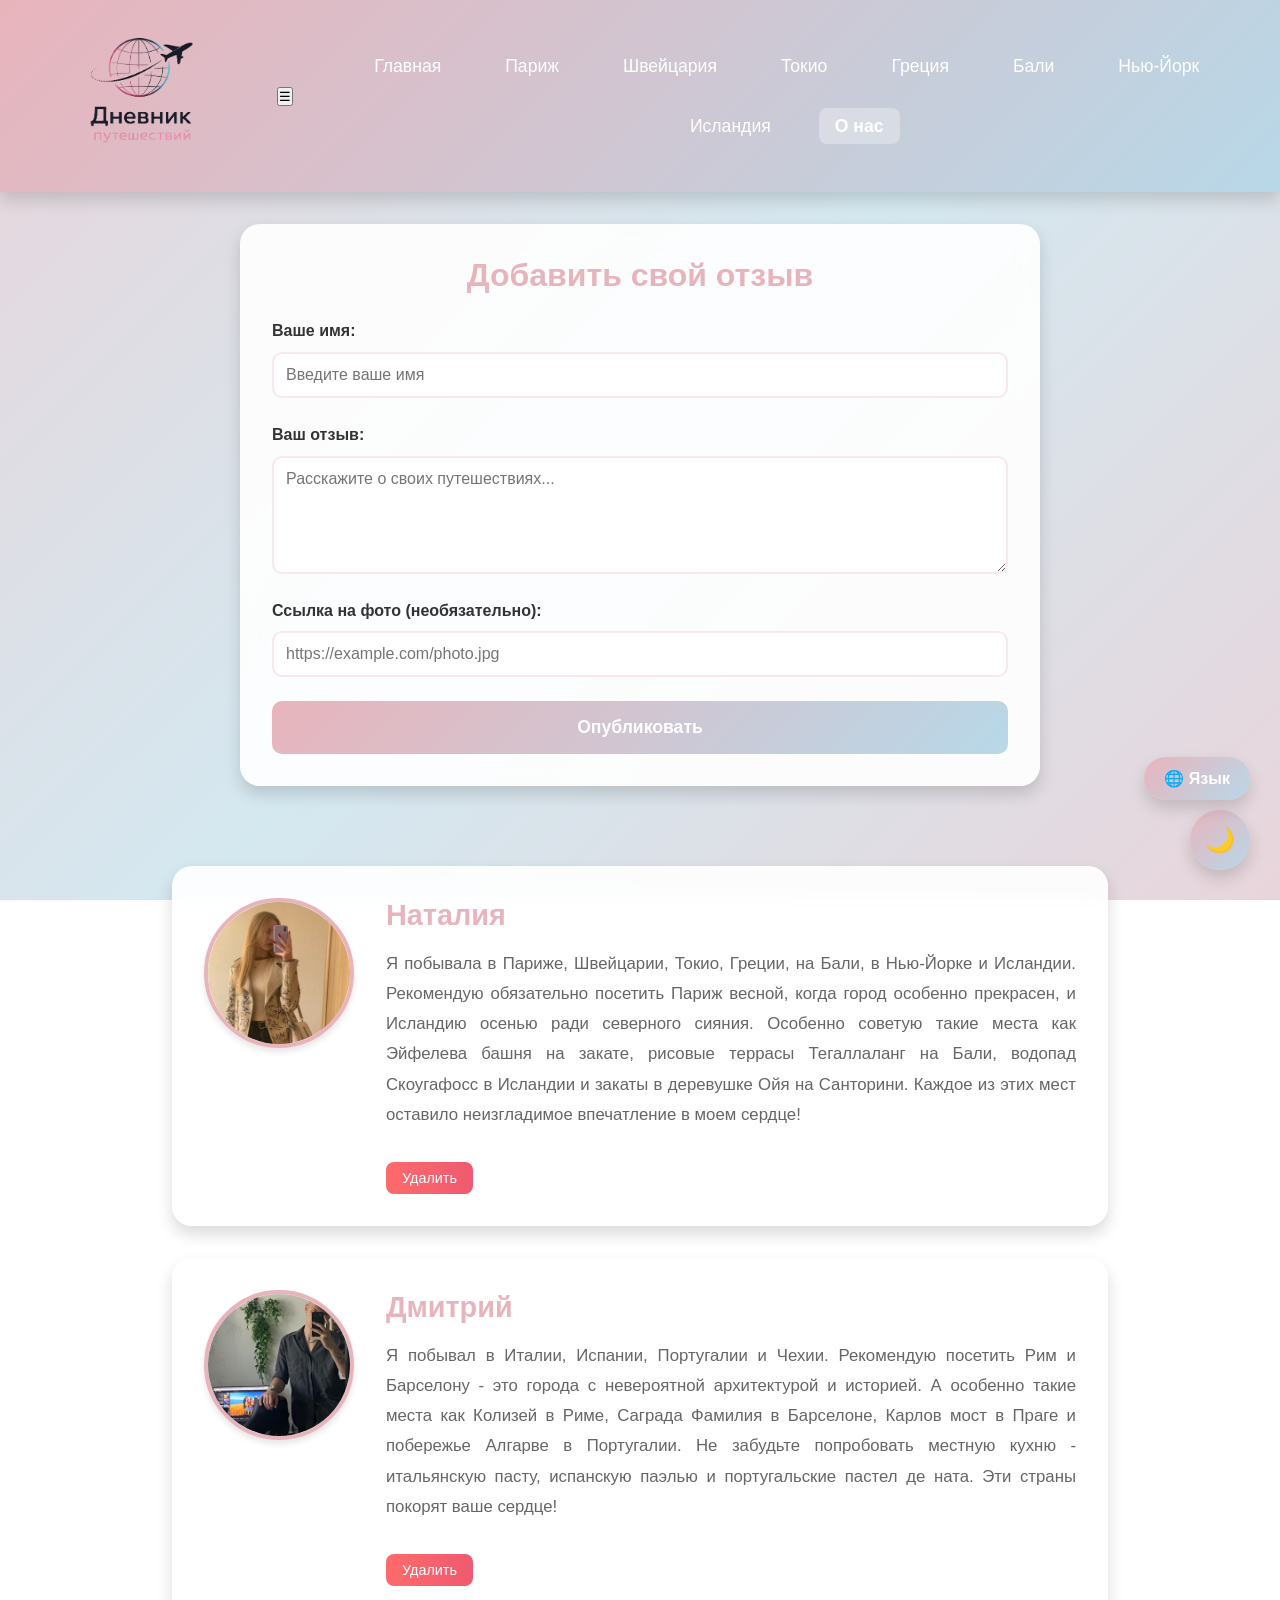
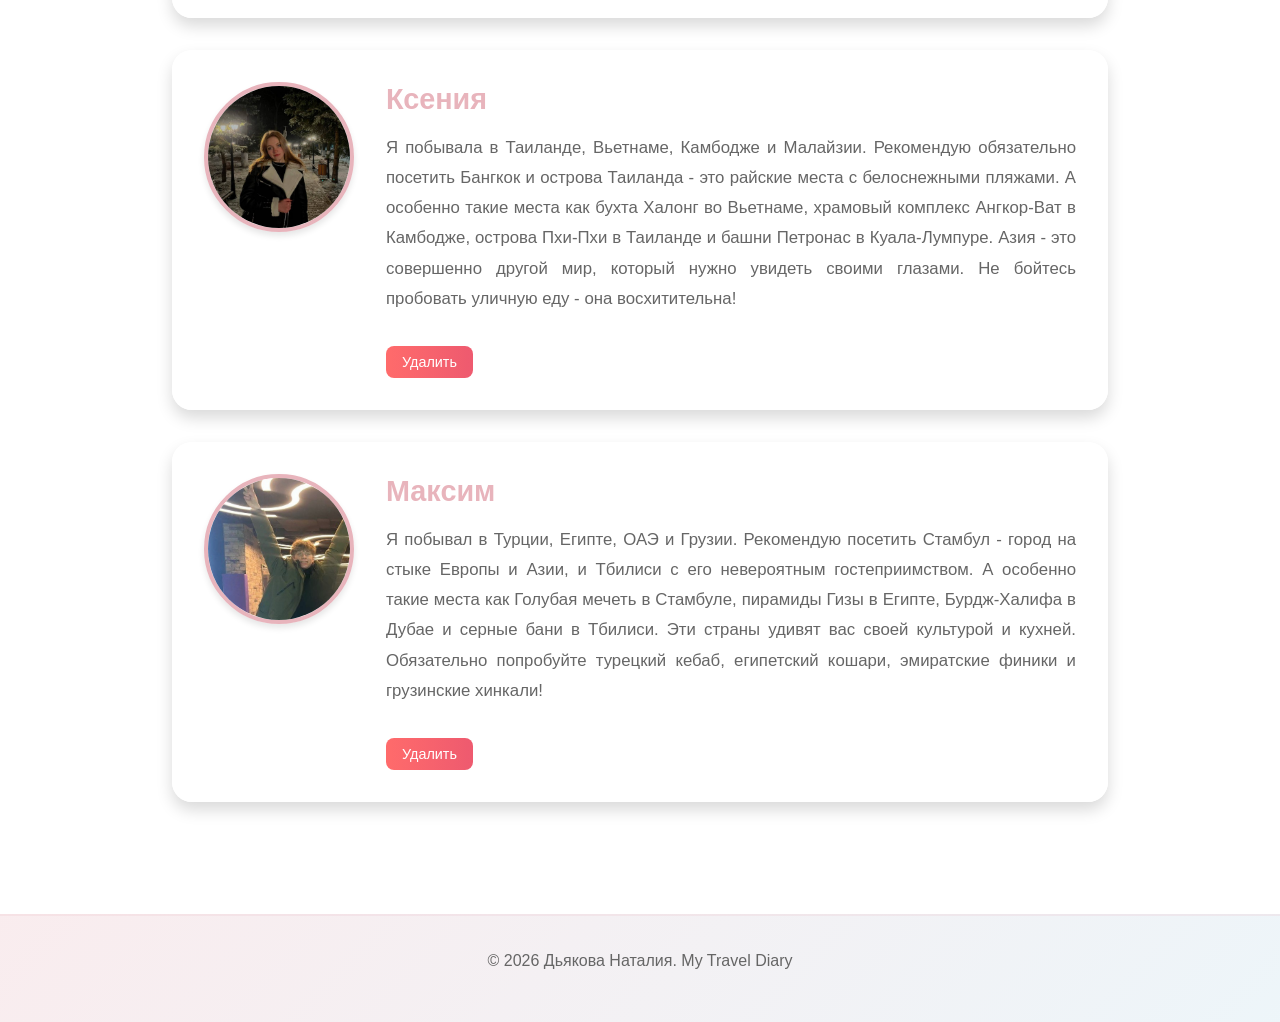
==== commit 929e59e1: "Add files via upload" ====
--- a/about.html
+++ b/about.html
@@ -21,10 +21,10 @@
     
     <link rel="icon" type="image/png" href="images/logo.png">
     <link rel="stylesheet" href="css/main.css?v=4">
-    <link rel="stylesheet" href="css/components.css?v=4">
-    <link rel="stylesheet" href="css/responsive.css?v=4">
+    <link rel="stylesheet" href="css/components.css?v=5">
+    <link rel="stylesheet" href="css/responsive.css?v=5">
     <link rel="stylesheet" href="css/about.css">
-    <link rel="stylesheet" href="css/mobile-optimizations.css">
+    <link rel="stylesheet" href="css/mobile-optimizations.css?v=5">
     <script src="js/language.js" defer></script>
     <script src="js/complete-translations.js" defer></script>
     <script src="js/theme-and-animations.js" defer></script>
--- a/css/components.css
+++ b/css/components.css
@@ -34,6 +34,13 @@
     gap: 2rem;
     flex-wrap: wrap;
     flex: 1;
+}
+
+/* Hide nav-list on mobile by default */
+@media (max-width: 479px) {
+    .nav-list {
+        display: none;
+    }
 }
 
 .nav-link {
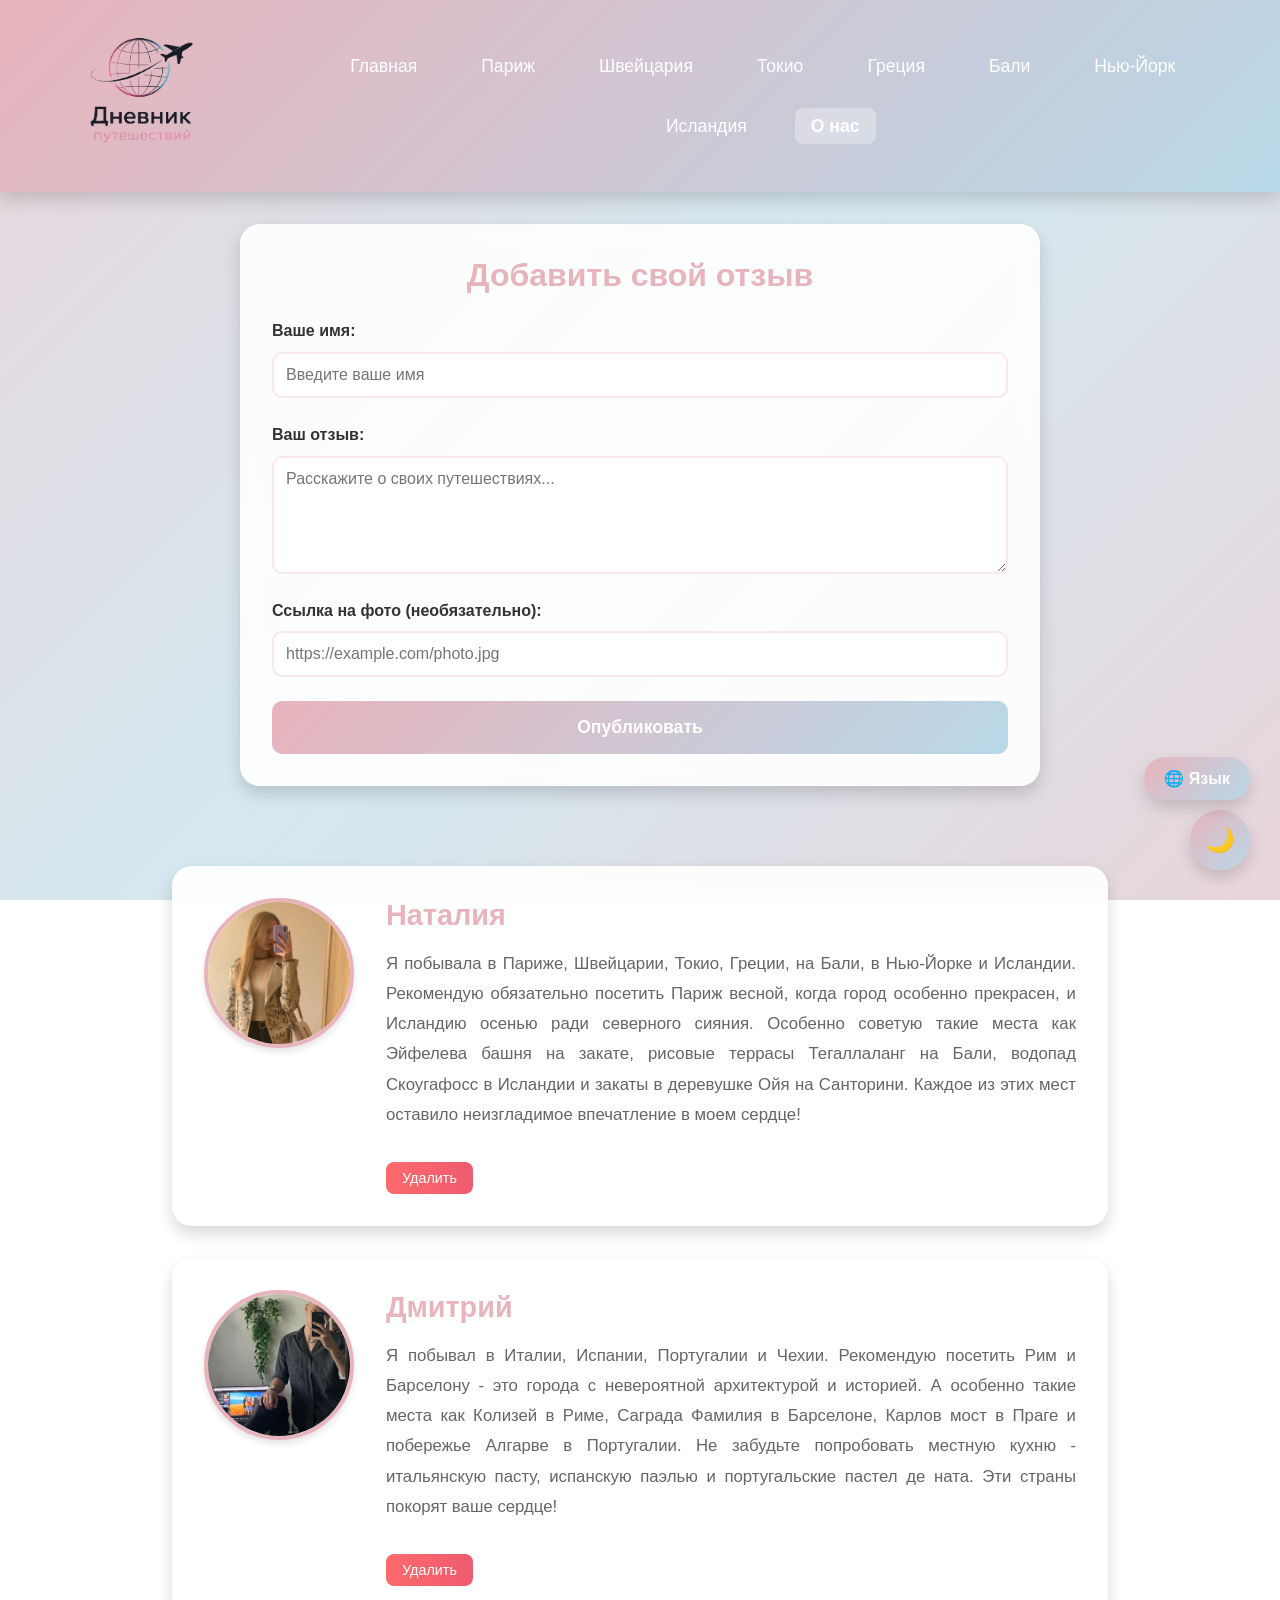
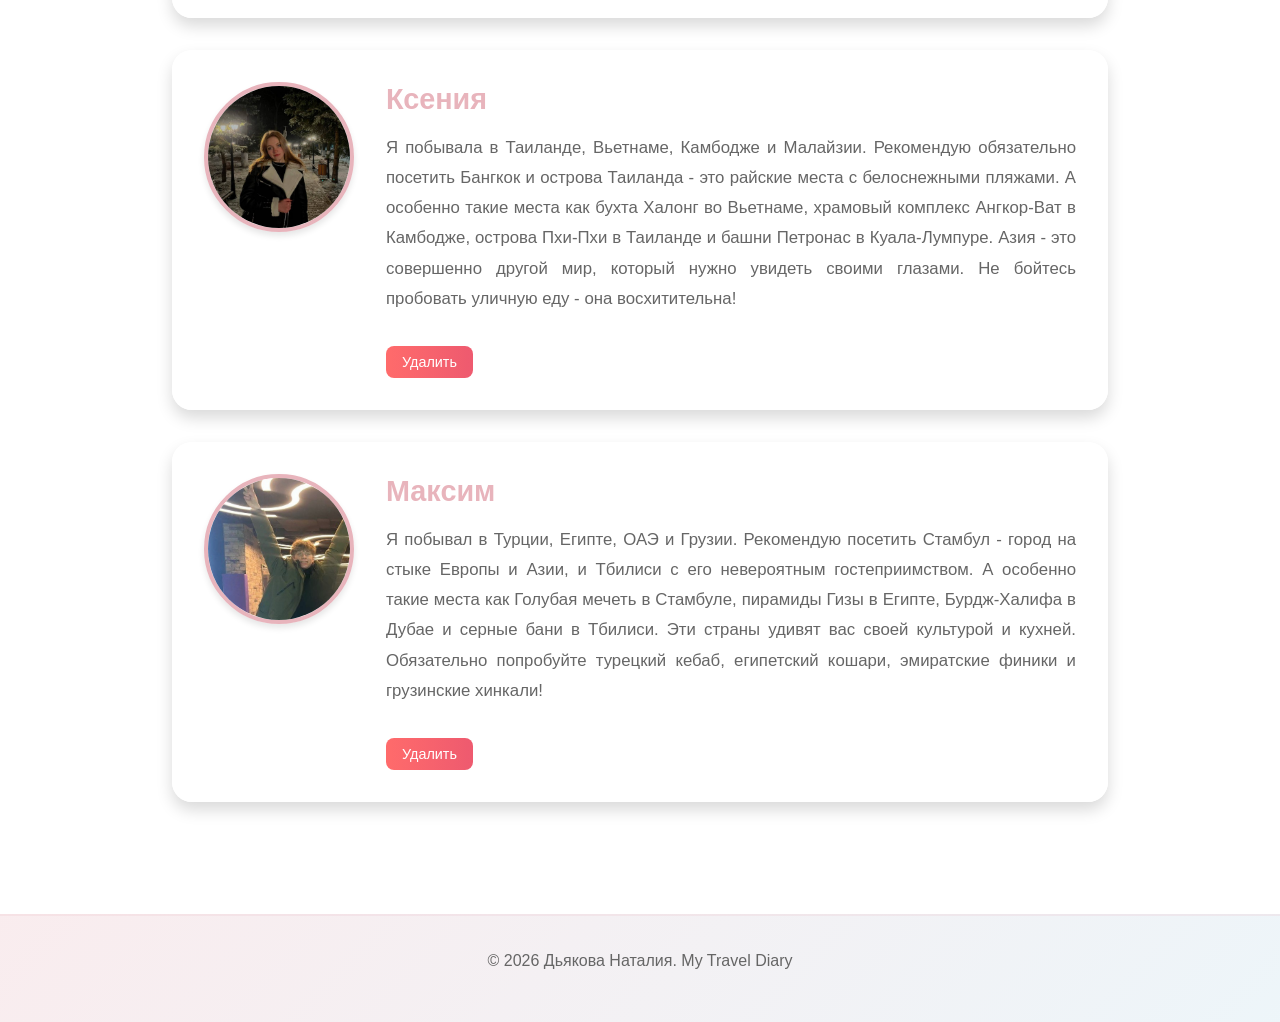
==== commit 22149589: "Add files via upload" ====
--- a/about.html
+++ b/about.html
@@ -20,11 +20,11 @@
     <link rel="canonical" href="https://my-travel-diary.com/about.html">
     
     <link rel="icon" type="image/png" href="images/logo.png">
-    <link rel="stylesheet" href="css/main.css?v=4">
-    <link rel="stylesheet" href="css/components.css?v=5">
-    <link rel="stylesheet" href="css/responsive.css?v=5">
+    <link rel="stylesheet" href="css/main.css?v=8">
+    <link rel="stylesheet" href="css/components.css?v=8">
+    <link rel="stylesheet" href="css/responsive.css?v=8">
     <link rel="stylesheet" href="css/about.css">
-    <link rel="stylesheet" href="css/mobile-optimizations.css?v=5">
+    <link rel="stylesheet" href="css/mobile-optimizations.css?v=8">
     <script src="js/language.js" defer></script>
     <script src="js/complete-translations.js" defer></script>
     <script src="js/theme-and-animations.js" defer></script>
--- a/css/main.css
+++ b/css/main.css
@@ -24,22 +24,22 @@
 
 /* Dark Theme */
 body.dark-theme {
-    --primary-pink: #D4949E;
+    --primary-pink: #E8B4BC;
     --light-pink: #3A2E30;
-    --sky-blue: #7A9AAA;
+    --sky-blue: #B8D8E8;
     --light-blue: #2E3A42;
     
-    --gradient-primary: linear-gradient(135deg, #D4949E, #7A9AAA);
-    --gradient-button: linear-gradient(90deg, #D4949E, #7A9AAA);
+    --gradient-primary: linear-gradient(135deg, #E8B4BC, #B8D8E8);
+    --gradient-button: linear-gradient(90deg, #E8B4BC, #B8D8E8);
     
     --white: #1A1A1A;
     --light-bg: #2A2A2A;
-    --text-dark: #E0E0E0;
-    --text-gray: #B0B0B0;
-    --bg-gradient: linear-gradient(135deg, #1A1520 0%, #1A2530 50%, #1A1520 100%);
-    
-    --shadow-soft: 0 4px 6px rgba(0, 0, 0, 0.3);
-    --shadow-medium: 0 8px 16px rgba(0, 0, 0, 0.5);
+    --text-dark: #FFFFFF;
+    --text-gray: #CCCCCC;
+    --bg-gradient: linear-gradient(135deg, #1A1A1A 0%, #2A2A2A 50%, #1A1A1A 100%);
+    
+    --shadow-soft: 0 4px 6px rgba(0, 0, 0, 0.5);
+    --shadow-medium: 0 8px 16px rgba(0, 0, 0, 0.7);
 }
 
 /* Base Styles */
--- a/css/components.css
+++ b/css/components.css
@@ -34,13 +34,6 @@
     gap: 2rem;
     flex-wrap: wrap;
     flex: 1;
-}
-
-/* Hide nav-list on mobile by default */
-@media (max-width: 479px) {
-    .nav-list {
-        display: none;
-    }
 }
 
 .nav-link {
--- a/css/responsive.css
+++ b/css/responsive.css
@@ -1,7 +1,219 @@
 /* Responsive Design - Mobile First Approach */
 
-/* Mobile Styles (default, < 768px) */
-@media (max-width: 767px) {
+/* Extra Small Mobile (< 480px) */
+@media (max-width: 479px) {
+    /* Container padding */
+    .container {
+        padding: 0 0.75rem;
+    }
+    
+    /* Typography - smaller for tiny screens */
+    h1 {
+        font-size: 1.75rem;
+        line-height: 1.2;
+    }
+    
+    h2 {
+        font-size: 1.5rem;
+        line-height: 1.3;
+    }
+    
+    h3 {
+        font-size: 1.2rem;
+    }
+    
+    p {
+        font-size: 0.9rem;
+        line-height: 1.5;
+    }
+    
+    /* Navigation - Compact mobile menu */
+    .navigation {
+        padding: 0.75rem;
+        position: fixed;
+        top: 0;
+        left: 0;
+        right: 0;
+        z-index: 1001;
+        background: rgba(255, 255, 255, 0.95);
+        backdrop-filter: blur(10px);
+    }
+    
+    .nav-container {
+        flex-direction: row;
+        justify-content: space-between;
+        align-items: center;
+    }
+    
+    .logo-image {
+        height: 40px;
+    }
+    
+    /* Mobile menu button - always visible */
+    .mobile-menu-btn {
+        display: block;
+        background: var(--gradient-primary);
+        border: none;
+        font-size: 1.5rem;
+        cursor: pointer;
+        padding: 0.5rem;
+        color: white;
+        border-radius: 8px;
+        width: 45px;
+        height: 45px;
+        line-height: 1;
+        transition: all 0.3s ease;
+        position: relative;
+        z-index: 1000;
+    }
+    
+    .mobile-menu-btn:hover {
+        transform: scale(1.05);
+    }
+    
+    .mobile-menu-btn:active {
+        transform: scale(0.95);
+    }
+    
+    /* Navigation list - hidden by default */
+    .nav-list {
+        display: none !important;
+        position: fixed;
+        top: 0;
+        left: 0;
+        right: 0;
+        bottom: 0;
+        background: rgba(255, 255, 255, 0.98);
+        backdrop-filter: blur(10px);
+        flex-direction: column;
+        justify-content: flex-start;
+        align-items: stretch;
+        padding: 80px 1rem 1rem 1rem;
+        overflow-y: auto;
+        z-index: 999;
+    }
+    
+    /* Show menu when active */
+    .nav-list.active {
+        display: flex !important;
+    }
+    
+    .nav-link {
+        padding: 1rem;
+        text-align: center;
+        border-radius: 8px;
+        margin: 0.5rem 0;
+        transition: all 0.3s ease;
+        font-size: 1.1rem;
+        color: var(--text-dark);
+        background: rgba(255, 255, 255, 0.5);
+    }
+    
+    .nav-link:hover,
+    .nav-link.active {
+        background: var(--light-pink);
+        color: var(--primary-pink);
+    }
+    
+    /* Hero section - more compact */
+    .hero {
+        padding: 1.5rem 0.75rem;
+        text-align: center;
+    }
+    
+    .hero h1 {
+        margin-bottom: 1rem;
+    }
+    
+    .intro {
+        font-size: 0.95rem;
+        max-width: 100%;
+    }
+    
+    /* Travel cards - Single column with better spacing */
+    .travel-cards {
+        grid-template-columns: 1fr;
+        gap: 1.5rem;
+        padding: 1.5rem 0.75rem;
+    }
+    
+    .travel-card {
+        border-radius: 15px;
+        overflow: hidden;
+    }
+    
+    .card-image {
+        height: 200px;
+    }
+    
+    .card-content {
+        padding: 1rem;
+    }
+    
+    .card-title {
+        font-size: 1.1rem;
+        margin-bottom: 0.5rem;
+    }
+    
+    .card-description {
+        font-size: 0.85rem;
+        line-height: 1.4;
+    }
+    
+    .card-button {
+        padding: 0.6rem 1.2rem;
+        font-size: 0.9rem;
+        margin-top: 0.75rem;
+    }
+    
+    /* World map - mobile optimized */
+    .world-map-section {
+        padding: 1rem 0.75rem;
+        margin: 1rem 0;
+    }
+    
+    .world-map-section h2 {
+        font-size: 1.3rem;
+        margin-bottom: 1rem;
+        text-align: center;
+    }
+    
+    .map-container {
+        padding: 0.5rem;
+        border-radius: 15px;
+    }
+    
+    .world-map {
+        height: 250px;
+        width: 100%;
+    }
+    
+    .marker {
+        r: 8;
+        cursor: pointer;
+    }
+    
+    .marker:active {
+        r: 12;
+    }
+    
+    .map-hint {
+        font-size: 0.8rem;
+        text-align: center;
+        margin-top: 0.5rem;
+        color: var(--text-gray);
+    }
+    
+    /* Footer */
+    .site-footer {
+        padding: 1.5rem 0.75rem;
+        text-align: center;
+        font-size: 0.85rem;
+    }
+}
+
+/* Small Mobile (480px - 767px) */
+@media (min-width: 480px) and (max-width: 767px) {
     /* Typography adjustments */
     h1 {
         font-size: 2rem;
@@ -15,9 +227,14 @@
         font-size: 1.25rem;
     }
     
-    /* Navigation - Vertical layout */
+    /* Navigation - Horizontal but scrollable */
     .navigation {
         padding: 1rem;
+        position: sticky;
+        top: 0;
+        z-index: 100;
+        background: rgba(255, 255, 255, 0.95);
+        backdrop-filter: blur(10px);
     }
     
     .nav-container {
@@ -26,19 +243,32 @@
     }
     
     .logo-image {
-        height: 60px;
+        height: 50px;
     }
     
     .nav-list {
-        flex-direction: column;
+        display: flex;
+        overflow-x: auto;
         gap: 0.5rem;
-        align-items: center;
+        padding: 0.5rem 0;
+        scrollbar-width: none;
+        -ms-overflow-style: none;
+    }
+    
+    .nav-list::-webkit-scrollbar {
+        display: none;
     }
     
     .nav-link {
-        display: block;
-        width: 100%;
-        text-align: center;
+        white-space: nowrap;
+        padding: 0.6rem 1rem;
+        border-radius: 20px;
+        font-size: 0.9rem;
+        min-width: fit-content;
+    }
+    
+    .mobile-menu-btn {
+        display: none;
     }
     
     /* Hero section */
@@ -50,39 +280,41 @@
     .travel-cards {
         grid-template-columns: 1fr;
         padding: 2rem 1rem;
-    }
-    
-    /* Photo gallery - Single column */
-    .photo-gallery {
-        grid-template-columns: 1fr;
-    }
-    
-    .gallery-image {
-        height: 250px;
-    }
-    
-    /* Travel detail */
-    .travel-detail {
-        padding: 1rem;
-    }
-    
-    .travel-meta {
-        flex-direction: column;
-        gap: 0.5rem;
-    }
-    
-    /* Card meta */
-    .card-meta {
-        flex-direction: column;
-        gap: 0.25rem;
+        gap: 2rem;
+    }
+    
+    .card-image {
+        height: 220px;
+    }
+    
+    /* World map */
+    .world-map-section {
+        padding: 1.5rem 1rem;
+    }
+    
+    .world-map {
+        height: 300px;
+    }
+    
+    .marker {
+        r: 10;
+    }
+    
+    .marker:hover {
+        r: 14;
     }
 }
 
 /* Tablet Styles (768px - 1023px) */
 @media (min-width: 768px) and (max-width: 1023px) {
+    .mobile-menu-btn {
+        display: none;
+    }
+    
     /* Navigation - Horizontal but compact */
     .nav-list {
         gap: 1rem;
+        display: flex;
     }
     
     /* Travel cards - Two columns */
@@ -98,6 +330,14 @@
 
 /* Desktop Styles (>= 1024px) */
 @media (min-width: 1024px) {
+    .mobile-menu-btn {
+        display: none;
+    }
+    
+    .nav-list {
+        display: flex;
+    }
+    
     /* Travel cards - Three columns on large screens */
     .travel-cards {
         grid-template-columns: repeat(auto-fit, minmax(320px, 1fr));
@@ -125,16 +365,40 @@
     }
 }
 
-
-/* Модальное окно на мобильных устройствах */
+/* Photo gallery mobile optimization */
 @media (max-width: 767px) {
+    .photo-gallery {
+        grid-template-columns: 1fr;
+        gap: 1rem;
+        padding: 1rem;
+    }
+    
+    .gallery-image {
+        height: 250px;
+        border-radius: 12px;
+    }
+    
+    /* Modal optimization for mobile */
     .modal-content {
         width: 95%;
+        max-width: 95vw;
+        max-height: 90vh;
+        margin: 5vh auto;
+        border-radius: 15px;
     }
     
     .modal-close {
-        font-size: 35px;
-        top: -45px;
+        font-size: 30px;
+        top: -40px;
+        right: 10px;
+        width: 35px;
+        height: 35px;
+        line-height: 35px;
+    }
+    
+    .modal img {
+        max-height: 70vh;
+        border-radius: 10px;
     }
 }
 
@@ -144,71 +408,118 @@
     }
 }
 
-
-/* Карта на мобильных устройствах */
+/* Travel detail page mobile optimization */
 @media (max-width: 767px) {
-    .world-map-section {
+    .travel-detail {
         padding: 1rem;
+        margin: 0;
+    }
+    
+    .travel-header {
+        text-align: center;
+        margin-bottom: 1.5rem;
+    }
+    
+    .travel-header h1 {
+        font-size: 1.8rem;
+        margin-bottom: 1rem;
+    }
+    
+    .travel-meta {
+        flex-direction: column;
+        gap: 0.5rem;
+        align-items: center;
+    }
+    
+    .travel-location,
+    .travel-date {
+        font-size: 0.9rem;
+    }
+    
+    .travel-content {
+        font-size: 0.95rem;
+        line-height: 1.6;
+    }
+    
+    .travel-content p {
+        margin-bottom: 1rem;
+    }
+    
+    .recommendations {
+        padding-left: 1rem;
+    }
+    
+    .recommendations li {
+        margin-bottom: 0.75rem;
+        font-size: 0.9rem;
+        line-height: 1.5;
+    }
+    
+    .back-button {
+        padding: 0.75rem 1.5rem;
+        font-size: 0.9rem;
         margin: 2rem auto;
-    }
-    
-    .world-map-section h2 {
-        font-size: 1.5rem;
-    }
-    
-    .map-container {
-        padding: 1rem;
-    }
-    
-    .marker {
-        r: 10;
-    }
-    
-    .marker:hover {
-        r: 14;
-    }
-}
-
-
-/* Theme Toggle Button - Responsive */
-@media (max-width: 767px) {
+        display: block;
+        width: fit-content;
+    }
+}
+
+/* Theme Toggle Button - Mobile optimized */
+@media (max-width: 479px) {
     .theme-toggle {
         width: 50px;
         height: 50px;
         bottom: 20px;
         right: 20px;
         font-size: 1.2rem;
-    }
-}
-
-@media (min-width: 768px) and (max-width: 1023px) {
+        position: fixed !important;
+        z-index: 999;
+    }
+}
+
+@media (min-width: 480px) and (max-width: 767px) {
     .theme-toggle {
         width: 55px;
         height: 55px;
         bottom: 25px;
         right: 25px;
         font-size: 1.3rem;
-    }
-}
-
-
-/* Language Toggle Button - Responsive */
-@media (max-width: 767px) {
+        position: fixed !important;
+        z-index: 999;
+    }
+}
+
+@media (min-width: 768px) and (max-width: 1023px) {
+    .theme-toggle {
+        width: 60px;
+        height: 60px;
+        bottom: 30px;
+        right: 30px;
+        font-size: 1.4rem;
+        position: fixed !important;
+        z-index: 999;
+    }
+}
+
+/* Language Toggle Button - Mobile optimized */
+@media (max-width: 479px) {
     .lang-selector {
         bottom: 80px;
         right: 20px;
+        position: fixed !important;
+        z-index: 999;
     }
     
     .lang-toggle {
-        bottom: 80px;
-        right: 20px;
         padding: 0.6rem 1rem;
-        font-size: 0.9rem;
+        font-size: 0.85rem;
+        border-radius: 20px;
     }
     
     .lang-menu {
-        bottom: 60px;
+        bottom: 55px;
         min-width: 130px;
+        border-radius: 12px;
     }
     
     .lang-option {
@@ -221,20 +532,127 @@
     }
 }
 
-@media (min-width: 768px) and (max-width: 1023px) {
+@media (min-width: 480px) and (max-width: 767px) {
     .lang-selector {
         bottom: 90px;
         right: 25px;
+        position: fixed !important;
+        z-index: 999;
     }
     
     .lang-toggle {
-        bottom: 90px;
-        right: 25px;
         padding: 0.7rem 1.1rem;
-        font-size: 0.95rem;
+        font-size: 0.9rem;
     }
     
     .lang-menu {
         bottom: 65px;
-    }
-}
+        min-width: 140px;
+    }
+    
+    .lang-option {
+        padding: 0.7rem 0.9rem;
+        font-size: 0.95rem;
+    }
+    
+    .lang-flag {
+        font-size: 1.4rem;
+    }
+}
+
+@media (min-width: 768px) and (max-width: 1023px) {
+    .lang-selector {
+        bottom: 100px;
+        right: 30px;
+        position: fixed !important;
+        z-index: 999;
+    }
+    
+    .lang-toggle {
+        bottom: 100px;
+        right: 30px;
+        padding: 0.75rem 1.25rem;
+        font-size: 1rem;
+    }
+    
+    .lang-menu {
+        bottom: 70px;
+    }
+}
+
+/* Scroll to top button - Mobile optimized */
+@media (max-width: 479px) {
+    .scroll-top-btn {
+        width: 50px;
+        height: 50px;
+        bottom: 150px;
+        right: 20px;
+        font-size: 1.3rem;
+        position: fixed !important;
+        z-index: 998 !important;
+    }
+}
+
+@media (min-width: 480px) and (max-width: 767px) {
+    .scroll-top-btn {
+        width: 55px;
+        height: 55px;
+        bottom: 160px;
+        right: 25px;
+        font-size: 1.4rem;
+        position: fixed !important;
+        z-index: 998 !important;
+    }
+}
+
+/* Touch-friendly improvements */
+@media (max-width: 767px) {
+    /* Larger touch targets */
+    button, .nav-link, .card-button, .lang-option {
+        min-height: 44px;
+        min-width: 44px;
+    }
+    
+    /* Better spacing for touch */
+    .nav-link {
+        margin: 0.25rem;
+    }
+    
+    /* Prevent zoom on input focus (iOS) */
+    input, textarea, select {
+        font-size: 16px;
+    }
+    
+    /* Smooth scrolling */
+    html {
+        scroll-behavior: smooth;
+    }
+    
+    /* Better tap highlights */
+    * {
+        -webkit-tap-highlight-color: rgba(232, 180, 188, 0.3);
+    }
+}
+
+
+/* Dark theme mobile navigation */
+@media (max-width: 479px) {
+    body.dark-theme .navigation {
+        background: rgba(26, 26, 26, 0.95);
+    }
+    
+    body.dark-theme .nav-list {
+        background: rgba(26, 26, 26, 0.98);
+    }
+    
+    body.dark-theme .nav-link {
+        color: #FFFFFF;
+        background: rgba(40, 40, 40, 0.8);
+    }
+    
+    body.dark-theme .nav-link:hover,
+    body.dark-theme .nav-link.active {
+        background: rgba(232, 180, 188, 0.3);
+        color: #E8B4BC;
+    }
+}
--- a/css/about.css
+++ b/css/about.css
@@ -181,12 +181,127 @@
     border-color: rgba(212, 148, 158, 0.3);
 }
 
-/* Responsive */
-@media (max-width: 768px) {
+/* Mobile Optimization for About Page */
+@media (max-width: 479px) {
+    .add-review-section {
+        margin: 1rem 0.75rem;
+        padding: 1.5rem;
+        border-radius: 15px;
+    }
+    
+    .add-review-section h2 {
+        font-size: 1.4rem;
+        margin-bottom: 1rem;
+    }
+    
+    .review-form {
+        gap: 1rem;
+    }
+    
+    .form-group input,
+    .form-group textarea {
+        padding: 0.75rem;
+        font-size: 16px; /* Prevent zoom on iOS */
+        border-radius: 8px;
+    }
+    
+    .form-group textarea {
+        min-height: 100px;
+        resize: vertical;
+    }
+    
+    .submit-btn {
+        padding: 0.875rem 1.5rem;
+        font-size: 1rem;
+        border-radius: 8px;
+        min-height: 44px; /* Touch-friendly */
+    }
+    
+    .team-section {
+        margin: 2rem 0.75rem;
+        padding: 0;
+    }
+    
     .team-member {
         flex-direction: column;
         align-items: center;
         text-align: center;
+        padding: 1.5rem;
+        margin-bottom: 1.5rem;
+        border-radius: 15px;
+        gap: 1rem;
+    }
+    
+    .member-avatar img {
+        width: 100px;
+        height: 100px;
+        border-width: 3px;
+    }
+    
+    .member-content {
+        width: 100%;
+    }
+    
+    .member-name {
+        font-size: 1.4rem;
+        margin-bottom: 0.75rem;
+    }
+    
+    .member-description {
+        font-size: 0.95rem;
+        line-height: 1.6;
+        text-align: left;
+    }
+    
+    .delete-btn {
+        padding: 0.6rem 1.2rem;
+        font-size: 0.9rem;
+        margin-top: 0.75rem;
+        min-height: 40px;
+        border-radius: 6px;
+    }
+    
+    .notification {
+        top: 80px;
+        right: 15px;
+        left: 15px;
+        padding: 0.875rem 1rem;
+        font-size: 0.9rem;
+        border-radius: 8px;
+        transform: translateY(-100px);
+    }
+    
+    .notification.show {
+        transform: translateY(0);
+    }
+}
+
+@media (min-width: 480px) and (max-width: 767px) {
+    .add-review-section {
+        margin: 1.5rem 1rem;
+        padding: 1.75rem;
+    }
+    
+    .add-review-section h2 {
+        font-size: 1.6rem;
+    }
+    
+    .form-group input,
+    .form-group textarea {
+        font-size: 16px; /* Prevent zoom on iOS */
+    }
+    
+    .team-section {
+        margin: 2.5rem 1rem;
+        padding: 1rem;
+    }
+    
+    .team-member {
+        flex-direction: column;
+        align-items: center;
+        text-align: center;
+        padding: 1.75rem;
+        gap: 1.25rem;
     }
     
     .member-avatar img {
@@ -194,7 +309,60 @@
         height: 120px;
     }
     
+    .member-name {
+        font-size: 1.6rem;
+    }
+    
+    .member-description {
+        font-size: 1rem;
+        text-align: left;
+    }
+    
+    .notification {
+        right: 20px;
+        left: 20px;
+    }
+}
+
+/* Responsive */
+@media (min-width: 768px) and (max-width: 1023px) {
+    .team-member {
+        flex-direction: column;
+        align-items: center;
+        text-align: center;
+    }
+    
+    .member-avatar img {
+        width: 120px;
+        height: 120px;
+    }
+    
     .member-description {
         text-align: left;
     }
 }
+
+/* Touch device optimizations */
+@media (max-width: 767px) {
+    .form-group input:focus,
+    .form-group textarea:focus {
+        border-color: var(--primary-pink);
+        box-shadow: 0 0 0 3px rgba(232, 180, 188, 0.2);
+    }
+    
+    .submit-btn:active,
+    .delete-btn:active {
+        transform: scale(0.98);
+    }
+    
+    /* Better spacing for touch */
+    .team-member {
+        margin-bottom: 2rem;
+    }
+    
+    /* Improved readability */
+    .member-description {
+        word-wrap: break-word;
+        hyphens: auto;
+    }
+}
--- a/css/mobile-optimizations.css
+++ b/css/mobile-optimizations.css
@@ -274,4 +274,39 @@
         backdrop-filter: none !important;
         -webkit-backdrop-filter: none !important;
     }
-}+}
+
+
+/* Фикс для fixed кнопок на мобильных */
+@media (max-width: 767px) {
+    .theme-toggle,
+    .lang-toggle,
+    .lang-selector,
+    .scroll-top-btn {
+        position: fixed !important;
+        will-change: transform;
+        -webkit-transform: translateZ(0);
+        transform: translateZ(0);
+    }
+    
+    /* Убираем hover эффекты на touch устройствах */
+    @media (hover: none) {
+        .theme-toggle:hover,
+        .lang-toggle:hover,
+        .scroll-top-btn:hover {
+            transform: none;
+        }
+        
+        .theme-toggle:active {
+            transform: scale(0.9);
+        }
+        
+        .lang-toggle:active {
+            transform: scale(0.95);
+        }
+        
+        .scroll-top-btn:active {
+            transform: scale(0.9);
+        }
+    }
+}
